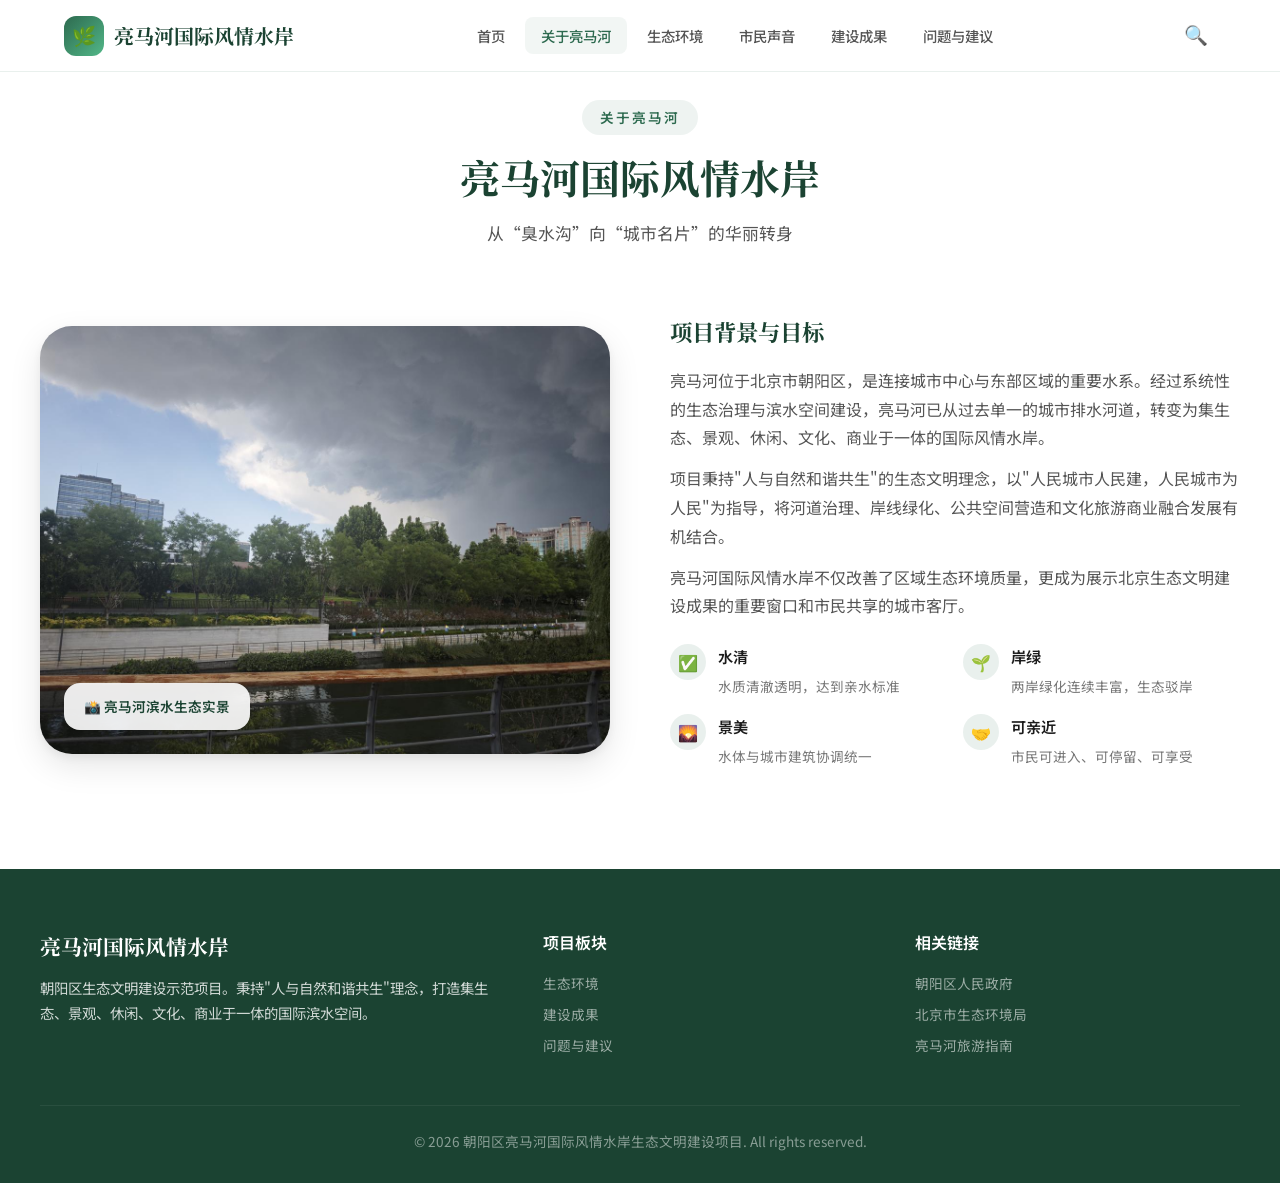
==== 4组/website/about.html @ bfa049be "Add new pages for ecology, interviews, and issues sections in the website" ====
<!DOCTYPE html>
<html lang="zh-CN">
<head>
  <meta charset="UTF-8">
  <meta name="viewport" content="width=device-width, initial-scale=1.0">
  <meta name="description" content="亮马河国际风情水岸项目背景、建设目标与生态文明理念介绍">
  <title>关于亮马河 - 朝阳区亮马河国际风情水岸</title>
  <link rel="preconnect" href="https://fonts.googleapis.com">
  <link rel="preconnect" href="https://fonts.gstatic.com" crossorigin>
  <link href="https://fonts.googleapis.com/css2?family=Noto+Sans+SC:wght@400;500;600;700&family=Noto+Serif+SC:wght@400;600;700&display=swap" rel="stylesheet">
  <link rel="stylesheet" href="css/style.css">
</head>
<body data-page="about">

<!-- ===== NAVIGATION ===== -->
<nav class="navbar" id="navbar">
  <div class="navbar-inner">
    <a href="index.html" class="nav-logo">
      <span class="logo-icon">&#x1f33f;</span>
      <span>亮马河国际风情水岸</span>
    </a>
    <ul class="nav-links" id="navLinks">
      <li><a href="index.html" data-nav="home">首页</a></li>
      <li><a href="about.html" data-nav="about">关于亮马河</a></li>
      <li><a href="ecology.html" data-nav="ecology">生态环境</a></li>
      <li><a href="interviews.html" data-nav="interviews">市民声音</a></li>
      <li><a href="achievements.html" data-nav="achievements">建设成果</a></li>
      <li><a href="issues.html" data-nav="issues">问题与建议</a></li>
    </ul>
    <div style="display:flex;align-items:center;gap:8px;">
      <button class="search-btn" id="searchBtn" aria-label="搜索">&#x1f50d;</button>
      <button class="nav-toggle" id="navToggle" aria-label="菜单">
        <span></span><span></span><span></span>
      </button>
    </div>
  </div>
</nav>

<!-- ===== SEARCH MODAL ===== -->
<div class="search-modal" id="searchModal">
  <div class="search-modal-content">
    <input type="text" id="searchInput" placeholder="搜索网站内容...">
    <div class="search-results" id="searchResults"></div>
  </div>
</div>

<!-- ===== ABOUT SECTION ===== -->
<section class="section about-section" id="about">
  <div class="section-inner">
    <div class="section-header">
      <span class="section-label">关于亮马河</span>
      <h2 class="section-title">亮马河国际风情水岸</h2>
      <p class="section-subtitle">从“臭水沟”向“城市名片”的华丽转身</p>
    </div>
    <div class="about-grid">
      <div class="about-image-wrapper">
        <img src="images/scenery/IMG_20260604_154757.jpg" alt="亮马河滨水生态景观" loading="lazy" width="600" height="450">
        <div class="about-image-badge">&#x1f4f8; 亮马河滨水生态实景</div>
      </div>
      <div class="about-text">
        <h3>项目背景与目标</h3>
        <p>亮马河位于北京市朝阳区，是连接城市中心与东部区域的重要水系。经过系统性的生态治理与滨水空间建设，亮马河已从过去单一的城市排水河道，转变为集生态、景观、休闲、文化、商业于一体的国际风情水岸。</p>
        <p>项目秉持"人与自然和谐共生"的生态文明理念，以"人民城市人民建，人民城市为人民"为指导，将河道治理、岸线绿化、公共空间营造和文化旅游商业融合发展有机结合。</p>
        <p>亮马河国际风情水岸不仅改善了区域生态环境质量，更成为展示北京生态文明建设成果的重要窗口和市民共享的城市客厅。</p>
        <div class="about-features">
          <div class="about-feature">
            <div class="feat-icon">&#x2705;</div>
            <div class="feat-text">
              <h4>水清</h4>
              <p>水质清澈透明，达到亲水标准</p>
            </div>
          </div>
          <div class="about-feature">
            <div class="feat-icon">&#x1f331;</div>
            <div class="feat-text">
              <h4>岸绿</h4>
              <p>两岸绿化连续丰富，生态驳岸</p>
            </div>
          </div>
          <div class="about-feature">
            <div class="feat-icon">&#x1f304;</div>
            <div class="feat-text">
              <h4>景美</h4>
              <p>水体与城市建筑协调统一</p>
            </div>
          </div>
          <div class="about-feature">
            <div class="feat-icon">&#x1f91d;</div>
            <div class="feat-text">
              <h4>可亲近</h4>
              <p>市民可进入、可停留、可享受</p>
            </div>
          </div>
        </div>
      </div>
    </div>
  </div>
</section>

<!-- ===== FOOTER ===== -->
<footer class="footer">
  <div class="footer-inner">
    <div class="footer-brand">
      <h3>亮马河国际风情水岸</h3>
      <p>朝阳区生态文明建设示范项目。秉持"人与自然和谐共生"理念，打造集生态、景观、休闲、文化、商业于一体的国际滨水空间。</p>
    </div>
    <div class="footer-col">
      <h4>项目板块</h4>
      <a href="ecology.html">生态环境</a>
      <a href="achievements.html">建设成果</a>
      <a href="issues.html">问题与建议</a>
    </div>
    <div class="footer-col">
      <h4>相关链接</h4>
      <a href="http://www.bjchy.gov.cn/" target="_blank" rel="noopener">朝阳区人民政府</a>
      <a href="https://sthjj.beijing.gov.cn/" target="_blank" rel="noopener">北京市生态环境局</a>
      <a href="https://s.visitbeijing.com.cn/attraction/120992" target="_blank" rel="noopener">亮马河旅游指南</a>
    </div>
  </div>
  <div class="footer-bottom">
    <p>&copy; 2026 朝阳区亮马河国际风情水岸生态文明建设项目. All rights reserved.</p>
  </div>
</footer>

<!-- ===== BACK TO TOP ===== -->
<button class="back-to-top" id="backToTop" aria-label="返回顶部">&#x2191;</button>

<!-- ===== LIGHTBOX ===== -->
<div class="lightbox" id="lightbox">
  <button class="lightbox-close" id="lightboxClose">&times;</button>
  <button class="lightbox-nav prev" id="lightboxPrev">&#x276E;</button>
  <button class="lightbox-nav next" id="lightboxNext">&#x276F;</button>
  <img src="" alt="" id="lightboxImg">
  <div class="lightbox-caption" id="lightboxCaption"></div>
</div>

<div class="compare-lightbox" id="compareLightbox">
  <button class="lightbox-close" id="compareLightboxClose">&times;</button>
  <div class="compare-lightbox-shell">
    <div class="compare-lightbox-header">
      <div>
        <div class="compare-lightbox-title">治理前后原图对比</div>
      </div>
    </div>
    <div class="compare-lightbox-track">
      <figure class="compare-panel">
        <figcaption>
          <span class="compare-panel-label before" id="compareBeforeLabel">治理前</span>
          <span id="compareBeforeCaption"></span>
        </figcaption>
        <img src="" alt="" id="compareBeforeImg">
      </figure>
      <div class="compare-lightbox-divider" aria-hidden="true">&#10230;</div>
      <figure class="compare-panel">
        <figcaption>
          <span class="compare-panel-label after" id="compareAfterLabel">治理后</span>
          <span id="compareAfterCaption"></span>
        </figcaption>
        <img src="" alt="" id="compareAfterImg">
      </figure>
    </div>
  </div>
</div>

<script src="js/main.js"></script>
</body>
</html>
---- 4组/website/css/style.css ----
/* ===== CSS Variables - Nature Biophilic Theme ===== */
:root {
  --color-primary: #2D6A4F;
  --color-primary-dark: #1B4332;
  --color-primary-light: #40916C;
  --color-secondary: #52B788;
  --color-accent: #95D5B2;
  --color-water: #1D3557;
  --color-water-light: #457B9D;
  --color-sky: #A8DADC;
  --color-sand: #F1FAEE;
  --color-surface: #FFFFFF;
  --color-bg: #F8FAF5;
  --color-text: #1B1B1B;
  --color-text-secondary: #555555;
  --color-text-light: #777777;
  --color-border: #E0E8E4;
  --color-gold: #D4A843;
  --color-gold-light: #F0D78C;
  
  --font-heading: 'Noto Serif SC', 'STSong', 'SimSun', 'Songti SC', serif;
  --font-body: 'Noto Sans SC', 'PingFang SC', 'Microsoft YaHei', 'Helvetica Neue', sans-serif;
  
  --shadow-sm: 0 1px 3px rgba(0,0,0,0.06), 0 1px 2px rgba(0,0,0,0.04);
  --shadow-md: 0 4px 12px rgba(0,0,0,0.08), 0 2px 4px rgba(0,0,0,0.04);
  --shadow-lg: 0 12px 32px rgba(0,0,0,0.1), 0 4px 8px rgba(0,0,0,0.05);
  --shadow-xl: 0 20px 48px rgba(0,0,0,0.12), 0 8px 16px rgba(0,0,0,0.06);
  
  --radius-sm: 8px;
  --radius-md: 16px;
  --radius-lg: 24px;
  --radius-xl: 32px;
  
  --transition-fast: 150ms cubic-bezier(0.4, 0, 0.2, 1);
  --transition-normal: 250ms cubic-bezier(0.4, 0, 0.2, 1);
  --transition-slow: 400ms cubic-bezier(0.4, 0, 0.2, 1);
  
  --max-width: 1200px;
  --navbar-height: 72px;
}

/* ===== Reset & Base ===== */
*, *::before, *::after {
  box-sizing: border-box;
  margin: 0;
  padding: 0;
}

html {
  scroll-behavior: smooth;
  scroll-padding-top: var(--navbar-height);
  font-size: 16px;
  -webkit-text-size-adjust: 100%;
}

body {
  font-family: var(--font-body);
  color: var(--color-text);
  background: var(--color-bg);
  line-height: 1.7;
  overflow-x: hidden;
  -webkit-font-smoothing: antialiased;
  -moz-osx-font-smoothing: grayscale;
}

img {
  max-width: 100%;
  height: auto;
  display: block;
}

a {
  color: inherit;
  text-decoration: none;
}

/* ===== Navbar ===== */
.navbar {
  position: fixed;
  top: 0;
  left: 0;
  right: 0;
  height: var(--navbar-height);
  background: rgba(255, 255, 255, 0.85);
  backdrop-filter: blur(20px) saturate(180%);
  -webkit-backdrop-filter: blur(20px) saturate(180%);
  border-bottom: 1px solid rgba(45, 106, 79, 0.1);
  z-index: 1000;
  transition: all var(--transition-normal);
}

.navbar.scrolled {
  box-shadow: var(--shadow-md);
  background: rgba(255, 255, 255, 0.95);
}

.navbar-inner {
  max-width: var(--max-width);
  margin: 0 auto;
  padding: 0 24px;
  height: 100%;
  display: flex;
  align-items: center;
  justify-content: space-between;
}

.nav-logo {
  display: flex;
  align-items: center;
  gap: 10px;
  font-family: var(--font-heading);
  font-size: 1.25rem;
  font-weight: 700;
  color: var(--color-primary-dark);
}

.nav-logo .logo-icon {
  width: 40px;
  height: 40px;
  background: linear-gradient(135deg, var(--color-primary), var(--color-secondary));
  border-radius: 12px;
  display: flex;
  align-items: center;
  justify-content: center;
  color: white;
  font-size: 1.2rem;
}

.nav-links {
  display: flex;
  align-items: center;
  gap: 4px;
  list-style: none;
}

.nav-links a {
  padding: 8px 16px;
  border-radius: var(--radius-sm);
  font-size: 0.9rem;
  font-weight: 500;
  color: var(--color-text-secondary);
  transition: all var(--transition-fast);
  white-space: nowrap;
}

.nav-links a:hover,
.nav-links a.active {
  color: var(--color-primary);
  background: rgba(45, 106, 79, 0.06);
}

.nav-toggle {
  display: none;
  flex-direction: column;
  gap: 5px;
  background: none;
  border: none;
  cursor: pointer;
  padding: 4px;
  z-index: 10;
}

.nav-toggle span {
  display: block;
  width: 24px;
  height: 2px;
  background: var(--color-text);
  border-radius: 2px;
  transition: all var(--transition-fast);
}

.nav-toggle.active span:nth-child(1) {
  transform: rotate(45deg) translate(5px, 5px);
}
.nav-toggle.active span:nth-child(2) {
  opacity: 0;
}
.nav-toggle.active span:nth-child(3) {
  transform: rotate(-45deg) translate(5px, -5px);
}

.search-btn {
  background: none;
  border: none;
  cursor: pointer;
  padding: 8px;
  color: var(--color-text-secondary);
  font-size: 1.2rem;
  border-radius: 50%;
  transition: all var(--transition-fast);
}

.search-btn:hover {
  color: var(--color-primary);
  background: rgba(45, 106, 79, 0.06);
}

/* Search Modal */
.search-modal {
  position: fixed;
  inset: 0;
  background: rgba(0,0,0,0.5);
  backdrop-filter: blur(4px);
  z-index: 2000;
  display: flex;
  align-items: flex-start;
  justify-content: center;
  padding-top: 120px;
  opacity: 0;
  pointer-events: none;
  transition: opacity var(--transition-normal);
}

.search-modal.active {
  opacity: 1;
  pointer-events: all;
}

.search-modal-content {
  background: white;
  border-radius: var(--radius-lg);
  width: 90%;
  max-width: 600px;
  padding: 24px;
  box-shadow: var(--shadow-xl);
}

.search-modal input {
  width: 100%;
  padding: 14px 20px;
  border: 2px solid var(--color-border);
  border-radius: var(--radius-md);
  font-size: 1rem;
  font-family: var(--font-body);
  outline: none;
  transition: border-color var(--transition-fast);
}

.search-modal input:focus {
  border-color: var(--color-primary);
}

.search-results {
  margin-top: 16px;
  max-height: 400px;
  overflow-y: auto;
}

.search-result-item {
  display: block;
  padding: 12px 16px;
  border-radius: var(--radius-sm);
  transition: background var(--transition-fast);
  cursor: pointer;
  border-bottom: 1px solid var(--color-border);
}

.search-result-item:hover {
  background: rgba(45, 106, 79, 0.05);
}

.search-result-item h4 {
  color: var(--color-primary);
  margin-bottom: 4px;
}

.search-result-item p {
  font-size: 0.85rem;
  color: var(--color-text-secondary);
}

/* ===== Hero Section ===== */
.hero {
  position: relative;
  min-height: 100vh;
  display: flex;
  align-items: center;
  justify-content: center;
  overflow: hidden;
  background: linear-gradient(170deg, #1B4332 0%, #2D6A4F 30%, #40916C 60%, #52B788 100%);
}

.hero::before {
  content: '';
  position: absolute;
  inset: 0;
  background: url("data:image/svg+xml,%3Csvg width='60' height='60' viewBox='0 0 60 60' xmlns='http://www.w3.org/2000/svg'%3E%3Cg fill='none' fill-rule='evenodd'%3E%3Cg fill='%23ffffff' fill-opacity='0.03'%3E%3Cpath d='M36 34v-4h-2v4h-4v2h4v4h2v-4h4v-2h-4zm0-30V0h-2v4h-4v2h4v4h2V6h4V4h-4zM6 34v-4H4v4H0v2h4v4h2v-4h4v-2H6zM6 4V0H4v4H0v2h4v4h2V6h4V4H6z'/%3E%3C/g%3E%3C/g%3E%3C/svg%3E");
  opacity: 0.5;
}

.hero-bg-shapes {
  position: absolute;
  inset: 0;
  overflow: hidden;
}

.hero-bg-shapes .shape {
  position: absolute;
  border-radius: 50%;
  filter: blur(80px);
  opacity: 0.15;
}

.hero-bg-shapes .shape-1 {
  width: 500px; height: 500px;
  background: #95D5B2;
  top: -150px; right: -100px;
  animation: float 20s ease-in-out infinite;
}

.hero-bg-shapes .shape-2 {
  width: 400px; height: 400px;
  background: #A8DADC;
  bottom: -100px; left: -100px;
  animation: float 25s ease-in-out infinite reverse;
}

.hero-bg-shapes .shape-3 {
  width: 300px; height: 300px;
  background: #F0D78C;
  top: 40%; right: 20%;
  animation: float 18s ease-in-out infinite 5s;
}

@keyframes float {
  0%, 100% { transform: translate(0, 0) scale(1); }
  33% { transform: translate(30px, -30px) scale(1.05); }
  66% { transform: translate(-20px, 20px) scale(0.95); }
}

.hero-slider {
  position: relative;
  width: 100%;
  max-width: var(--max-width);
  z-index: 2;
  padding: 0 24px;
  display: grid;
  grid-template-columns: 1fr 1fr;
  gap: 60px;
  align-items: center;
}

.hero-text {
  color: white;
}

.hero-badge {
  display: inline-block;
  padding: 6px 18px;
  background: rgba(255,255,255,0.15);
  backdrop-filter: blur(10px);
  border-radius: 50px;
  font-size: 0.85rem;
  font-weight: 500;
  margin-bottom: 24px;
  letter-spacing: 2px;
  text-transform: uppercase;
}

.hero-title {
  font-family: var(--font-heading);
  font-size: clamp(2.2rem, 4.5vw, 3.5rem);
  font-weight: 700;
  line-height: 1.2;
  margin-bottom: 20px;
  letter-spacing: -0.02em;
}

.hero-title .highlight {
  background: linear-gradient(135deg, #F0D78C, #D4A843);
  -webkit-background-clip: text;
  -webkit-text-fill-color: transparent;
  background-clip: text;
}

.hero-desc {
  font-size: 1.1rem;
  line-height: 1.8;
  opacity: 0.9;
  margin-bottom: 32px;
  max-width: 480px;
}

.hero-btns {
  display: flex;
  gap: 16px;
  flex-wrap: wrap;
}

.btn {
  display: inline-flex;
  align-items: center;
  gap: 8px;
  padding: 14px 28px;
  border-radius: 50px;
  font-weight: 600;
  font-size: 0.95rem;
  font-family: var(--font-body);
  cursor: pointer;
  border: none;
  transition: all var(--transition-normal);
  white-space: nowrap;
}

.btn-primary {
  background: white;
  color: var(--color-primary-dark);
  box-shadow: var(--shadow-md);
}

.btn-primary:hover {
  transform: translateY(-2px);
  box-shadow: var(--shadow-lg);
}

.btn-outline {
  background: transparent;
  color: white;
  border: 2px solid rgba(255,255,255,0.4);
}

.btn-outline:hover {
  background: rgba(255,255,255,0.1);
  border-color: white;
}

.hero-visual {
  position: relative;
}

.hero-carousel {
  position: relative;
  border-radius: var(--radius-xl);
  overflow: hidden;
  box-shadow: var(--shadow-xl);
  aspect-ratio: 4/3;
}

.hero-carousel .slide {
  position: absolute;
  inset: 0;
  opacity: 0;
  transition: opacity 0.8s ease;
}

.hero-carousel .slide.active {
  opacity: 1;
}

.hero-carousel .slide img {
  width: 100%;
  height: 100%;
  object-fit: cover;
}

.carousel-dots {
  display: flex;
  gap: 8px;
  justify-content: center;
  margin-top: 20px;
}

.carousel-dots button {
  width: 10px;
  height: 10px;
  border-radius: 50%;
  border: none;
  background: rgba(255,255,255,0.3);
  cursor: pointer;
  transition: all var(--transition-normal);
  padding: 0;
}

.carousel-dots button.active {
  background: white;
  width: 28px;
  border-radius: 5px;
}

.hero-scroll-indicator {
  position: absolute;
  bottom: 40px;
  left: 50%;
  transform: translateX(-50%);
  z-index: 2;
  display: flex;
  flex-direction: column;
  align-items: center;
  gap: 8px;
  color: rgba(255,255,255,0.6);
  font-size: 0.8rem;
  animation: bounce 2s ease-in-out infinite;
}

@keyframes bounce {
  0%, 100% { transform: translateX(-50%) translateY(0); }
  50% { transform: translateX(-50%) translateY(10px); }
}

.hero-scroll-indicator .arrow {
  width: 24px;
  height: 24px;
  border-right: 2px solid rgba(255,255,255,0.6);
  border-bottom: 2px solid rgba(255,255,255,0.6);
  transform: rotate(45deg);
}

/* ===== Section Common ===== */
.section {
  padding: 100px 24px;
}

.section-inner {
  max-width: var(--max-width);
  margin: 0 auto;
}

.section-header {
  text-align: center;
  margin-bottom: 64px;
}

.section-label {
  display: inline-block;
  padding: 6px 18px;
  background: rgba(45, 106, 79, 0.08);
  color: var(--color-primary);
  border-radius: 50px;
  font-size: 0.85rem;
  font-weight: 600;
  letter-spacing: 2px;
  text-transform: uppercase;
  margin-bottom: 16px;
}

.section-title {
  font-family: var(--font-heading);
  font-size: clamp(1.8rem, 3.5vw, 2.5rem);
  font-weight: 700;
  color: var(--color-primary-dark);
  margin-bottom: 16px;
  line-height: 1.3;
}

.section-subtitle {
  font-size: 1.05rem;
  color: var(--color-text-secondary);
  max-width: 600px;
  margin: 0 auto;
  line-height: 1.7;
}

/* ===== Stats Bar ===== */
.stats-bar {
  background: white;
  padding: 40px 24px;
  box-shadow: var(--shadow-sm);
}

.stats-grid {
  max-width: var(--max-width);
  margin: 0 auto;
  display: grid;
  grid-template-columns: repeat(4, 1fr);
  gap: 32px;
  text-align: center;
}

.stat-item .stat-number {
  font-family: var(--font-heading);
  font-size: 2.5rem;
  font-weight: 700;
  color: var(--color-primary);
  line-height: 1;
}

.stat-item .stat-label {
  font-size: 0.9rem;
  color: var(--color-text-secondary);
  margin-top: 8px;
}

/* ===== Overview Cards ===== */
.overview-grid {
  display: grid;
  grid-template-columns: repeat(2, minmax(0, 1fr));
  gap: 24px;
}

.overview-card {
  background: white;
  border-radius: var(--radius-lg);
  padding: 36px 28px;
  box-shadow: var(--shadow-sm);
  transition: all var(--transition-normal);
  border: 1px solid var(--color-border);
  cursor: pointer;
  position: relative;
  overflow: hidden;
}

.overview-card::before {
  content: '';
  position: absolute;
  top: 0;
  left: 0;
  right: 0;
  height: 4px;
  background: linear-gradient(90deg, var(--color-primary), var(--color-secondary));
  transform: scaleX(0);
  transition: transform var(--transition-normal);
}

.overview-card:hover {
  transform: translateY(-4px);
  box-shadow: var(--shadow-lg);
}

.overview-card:hover::before {
  transform: scaleX(1);
}

.overview-card .card-icon {
  width: 56px;
  height: 56px;
  border-radius: var(--radius-md);
  background: linear-gradient(135deg, var(--color-primary-light), var(--color-secondary));
  display: flex;
  align-items: center;
  justify-content: center;
  font-size: 1.5rem;
  color: white;
  margin-bottom: 20px;
}

.overview-card h3 {
  font-family: var(--font-heading);
  font-size: 1.2rem;
  font-weight: 700;
  margin-bottom: 10px;
  color: var(--color-primary-dark);
}

.overview-card p {
  font-size: 0.9rem;
  color: var(--color-text-secondary);
  line-height: 1.7;
}

/* ===== About Section ===== */
.about-section {
  background: white;
}

.about-grid {
  display: grid;
  grid-template-columns: 1fr 1fr;
  gap: 60px;
  align-items: center;
}

.about-image-wrapper {
  position: relative;
  border-radius: var(--radius-xl);
  overflow: hidden;
  box-shadow: var(--shadow-lg);
}

.about-image-wrapper img {
  width: 100%;
  height: 100%;
  object-fit: cover;
  aspect-ratio: 4/3;
}

.about-image-badge {
  position: absolute;
  bottom: 24px;
  left: 24px;
  background: rgba(255,255,255,0.9);
  backdrop-filter: blur(10px);
  padding: 12px 20px;
  border-radius: var(--radius-md);
  font-size: 0.85rem;
  font-weight: 600;
  color: var(--color-primary-dark);
  box-shadow: var(--shadow-md);
}

.about-text h3 {
  font-family: var(--font-heading);
  font-size: 1.4rem;
  font-weight: 700;
  color: var(--color-primary-dark);
  margin-bottom: 16px;
}

.about-text p {
  color: var(--color-text-secondary);
  line-height: 1.8;
  margin-bottom: 12px;
}

.about-features {
  display: grid;
  grid-template-columns: 1fr 1fr;
  gap: 16px;
  margin-top: 24px;
}

.about-feature {
  display: flex;
  align-items: flex-start;
  gap: 12px;
}

.about-feature .feat-icon {
  width: 36px;
  height: 36px;
  min-width: 36px;
  border-radius: 50%;
  background: rgba(45, 106, 79, 0.1);
  display: flex;
  align-items: center;
  justify-content: center;
  color: var(--color-primary);
  font-size: 1rem;
}

.about-feature .feat-text h4 {
  font-size: 0.95rem;
  font-weight: 600;
  margin-bottom: 4px;
}

.about-feature .feat-text p {
  font-size: 0.85rem;
  margin-bottom: 0;
  color: var(--color-text-light);
}

/* ===== Ecology Section ===== */
.ecology-tabs {
  display: flex;
  justify-content: center;
  gap: 8px;
  margin-bottom: 48px;
  flex-wrap: wrap;
}

.ecology-tab {
  padding: 10px 24px;
  border-radius: 50px;
  border: 2px solid var(--color-border);
  background: white;
  font-size: 0.9rem;
  font-weight: 500;
  color: var(--color-text-secondary);
  cursor: pointer;
  transition: all var(--transition-fast);
  font-family: var(--font-body);
}

.ecology-tab:hover {
  border-color: var(--color-secondary);
  color: var(--color-primary);
}

.ecology-tab.active {
  background: var(--color-primary);
  color: white;
  border-color: var(--color-primary);
}

.ecology-content {
  display: none;
}

.ecology-content.active {
  display: block;
  animation: fadeInUp 0.4s ease;
}

@keyframes fadeInUp {
  from { opacity: 0; transform: translateY(20px); }
  to { opacity: 1; transform: translateY(0); }
}

.ecology-grid {
  display: grid;
  grid-template-columns: 1fr 1fr;
  gap: 40px;
  align-items: start;
}

.ecology-image {
  border-radius: var(--radius-lg);
  overflow: hidden;
  box-shadow: var(--shadow-md);
}

.ecology-image img {
  width: 100%;
  height: 100%;
  object-fit: cover;
  aspect-ratio: 4/3;
  cursor: pointer;
  transition: all var(--transition-normal);
}

.ecology-image img:hover {
  transform: scale(1.02);
  box-shadow: var(--shadow-lg);
}

.ecology-info h3 {
  font-family: var(--font-heading);
  font-size: 1.4rem;
  font-weight: 700;
  color: var(--color-primary-dark);
  margin-bottom: 16px;
}

.ecology-info p {
  color: var(--color-text-secondary);
  line-height: 1.8;
  margin-bottom: 12px;
}

.ecology-metrics {
  display: grid;
  grid-template-columns: 1fr 1fr;
  gap: 16px;
  margin-top: 24px;
}

.ecology-metric {
  background: var(--color-sand);
  padding: 20px;
  border-radius: var(--radius-md);
  text-align: center;
}

.ecology-metric .metric-value {
  font-family: var(--font-heading);
  font-size: 1.5rem;
  font-weight: 700;
  color: var(--color-primary);
}

.ecology-metric .metric-label {
  font-size: 0.85rem;
  color: var(--color-text-secondary);
  margin-top: 4px;
}

/* ===== Achievements Section ===== */
.achievements-section {
  background: linear-gradient(180deg, var(--color-sand) 0%, white 100%);
}

/* Before/After Slider */
.before-after-container {
  display: grid;
  grid-template-columns: 1fr;
  gap: 24px;
  margin-bottom: 60px;
}

.ba-pair {
  display: grid;
  grid-template-columns: minmax(0, 1fr) auto minmax(0, 1fr);
  gap: 20px;
  align-items: center;
}

.ba-transition {
  width: 52px;
  height: 52px;
  border-radius: 50%;
  display: flex;
  align-items: center;
  justify-content: center;
  background: linear-gradient(135deg, var(--color-primary), var(--color-primary-dark));
  color: white;
  box-shadow: var(--shadow-md);
  flex-shrink: 0;
  border: none;
  cursor: pointer;
  padding: 0;
  appearance: none;
  transition: transform var(--transition-fast), box-shadow var(--transition-fast);
}

.ba-transition:hover {
  transform: scale(1.06);
  box-shadow: var(--shadow-xl);
}

.ba-transition:focus-visible {
  outline: 2px solid white;
  outline-offset: 3px;
}

.ba-transition span {
  font-size: 1.5rem;
  font-weight: 700;
  line-height: 1;
}

.ba-card {
  position: relative;
  border-radius: var(--radius-lg);
  overflow: hidden;
  box-shadow: var(--shadow-md);
  cursor: pointer;
  transition: all var(--transition-normal);
}

.ba-card:hover {
  transform: translateY(-4px);
  box-shadow: var(--shadow-xl);
}

.ba-card img {
  width: 100%;
  height: 280px;
  object-fit: cover;
}

.ba-card .ba-overlay {
  position: absolute;
  bottom: 0;
  left: 0;
  right: 0;
  padding: 16px 20px;
  background: linear-gradient(transparent, rgba(0,0,0,0.7));
  color: white;
}

.ba-card .ba-label {
  display: inline-block;
  padding: 4px 12px;
  border-radius: 4px;
  font-size: 0.75rem;
  font-weight: 700;
  text-transform: uppercase;
  letter-spacing: 1px;
  margin-bottom: 6px;
}

.ba-card .ba-label.before {
  background: rgba(255,255,255,0.2);
}

.ba-card .ba-label.after {
  background: var(--color-secondary);
}

.ba-card .ba-title {
  font-size: 0.95rem;
  font-weight: 600;
}

/* Gallery Grid */
.gallery-filter {
  display: flex;
  justify-content: center;
  gap: 8px;
  margin-bottom: 32px;
  flex-wrap: wrap;
}

.gallery-filter-btn {
  padding: 8px 20px;
  border-radius: 50px;
  border: 2px solid var(--color-border);
  background: white;
  font-size: 0.85rem;
  font-weight: 500;
  color: var(--color-text-secondary);
  cursor: pointer;
  transition: all var(--transition-fast);
  font-family: var(--font-body);
}

.gallery-filter-btn:hover,
.gallery-filter-btn.active {
  border-color: var(--color-primary);
  background: var(--color-primary);
  color: white;
}

.gallery-grid {
  display: grid;
  grid-template-columns: repeat(3, 1fr);
  gap: 16px;
}

.gallery-item {
  position: relative;
  border-radius: var(--radius-md);
  overflow: hidden;
  aspect-ratio: 4/3;
  cursor: pointer;
  transition: all var(--transition-normal);
}

.gallery-item:hover {
  transform: scale(1.02);
  box-shadow: var(--shadow-lg);
}

.gallery-item img {
  width: 100%;
  height: 100%;
  object-fit: cover;
}

.gallery-item .gallery-caption {
  position: absolute;
  bottom: 0;
  left: 0;
  right: 0;
  padding: 12px 16px;
  background: linear-gradient(transparent, rgba(0,0,0,0.75));
  color: white;
  font-size: 0.85rem;
  font-weight: 500;
  transform: translateY(100%);
  transition: transform var(--transition-normal);
}

.gallery-item:hover .gallery-caption {
  transform: translateY(0);
}

/* ===== Interviews Section ===== */
.interviews-section {
  background: linear-gradient(180deg, var(--color-sand) 0%, white 100%);
}

.interview-card {
  display: grid;
  grid-template-columns: 1fr 1fr;
  gap: 32px;
  margin-bottom: 40px;
  background: white;
  border-radius: var(--radius-xl);
  overflow: hidden;
  box-shadow: var(--shadow-sm);
  border: 1px solid var(--color-border);
  transition: all var(--transition-normal);
}

.interview-card:hover {
  box-shadow: var(--shadow-lg);
  transform: translateY(-2px);
}

.interview-card.reverse {
  grid-template-columns: 1fr 1fr;
}

.interview-card.reverse .interview-image {
  order: 2;
}

.interview-card.reverse .interview-body {
  order: 1;
}

.interview-image {
  position: relative;
  min-height: 320px;
}

.interview-image img {
  width: 100%;
  height: 100%;
  object-fit: cover;
  position: absolute;
  inset: 0;
}

.interview-label {
  position: absolute;
  top: 16px;
  left: 16px;
  background: var(--color-primary);
  color: white;
  padding: 6px 16px;
  border-radius: 50px;
  font-size: 0.8rem;
  font-weight: 600;
  letter-spacing: 1px;
}

.interview-body {
  padding: 32px;
  display: flex;
  flex-direction: column;
  gap: 16px;
}

.interview-header h3 {
  font-family: var(--font-heading);
  font-size: 1.25rem;
  font-weight: 700;
  color: var(--color-primary-dark);
  margin-bottom: 4px;
}

.interview-role {
  font-size: 0.85rem;
  color: var(--color-primary);
  font-weight: 500;
}

.interview-quote {
  position: relative;
  padding: 20px 24px;
  background: var(--color-sand);
  border-radius: var(--radius-md);
  border-left: 4px solid var(--color-secondary);
}

.interview-quote p {
  font-size: 0.95rem;
  color: var(--color-text);
  line-height: 1.8;
  font-style: italic;
}

.interview-highlight {
  padding: 12px 16px;
  background: rgba(212, 168, 67, 0.1);
  border-radius: var(--radius-sm);
  font-size: 0.9rem;
  color: var(--color-text-secondary);
  line-height: 1.6;
  border: 1px solid rgba(212, 168, 67, 0.2);
}

.interview-highlight strong {
  color: #B8860B;
}

.interview-insight {
  padding: 12px 0;
}

.interview-insight h4 {
  font-size: 0.95rem;
  font-weight: 600;
  color: var(--color-primary);
  margin-bottom: 6px;
}

.interview-insight p {
  font-size: 0.9rem;
  color: var(--color-text-secondary);
  line-height: 1.7;
}

.interview-summary {
  max-width: var(--max-width);
  margin: 48px auto 0;
  padding: 36px;
  background: white;
  border-radius: var(--radius-lg);
  box-shadow: var(--shadow-md);
  text-align: center;
}

.interview-summary h3 {
  font-family: var(--font-heading);
  color: var(--color-primary-dark);
  margin-bottom: 16px;
  font-size: 1.3rem;
  font-weight: 700;
}

.interview-summary p {
  color: var(--color-text-secondary);
  line-height: 1.8;
  max-width: 700px;
  margin: 0 auto;
  font-size: 0.95rem;
}

/* ===== Issues Section ===== */
.issues-section {
  background: linear-gradient(180deg, var(--color-sand) 0%, white 100%);
}

.issues-grid {
  display: grid;
  grid-template-columns: repeat(3, 1fr);
  gap: 24px;
}

.issue-card {
  background: white;
  border-radius: var(--radius-lg);
  padding: 32px 24px;
  box-shadow: var(--shadow-sm);
  border: 1px solid var(--color-border);
  transition: all var(--transition-normal);
}

.issue-card:hover {
  box-shadow: var(--shadow-md);
  transform: translateY(-2px);
}

.issue-icon {
  font-size: 2rem;
  margin-bottom: 16px;
  display: block;
}

.issue-card h3 {
  font-family: var(--font-heading);
  font-size: 1.05rem;
  font-weight: 700;
  color: var(--color-primary-dark);
  margin-bottom: 10px;
}

.issue-card p {
  font-size: 0.9rem;
  color: var(--color-text-secondary);
  line-height: 1.7;
}

.issues-summary {
  max-width: var(--max-width);
  margin: 48px auto 0;
  padding: 36px;
  background: white;
  border-radius: var(--radius-lg);
  box-shadow: var(--shadow-md);
  text-align: center;
}

.issues-summary h3 {
  font-family: var(--font-heading);
  color: var(--color-primary-dark);
  margin-bottom: 16px;
  font-size: 1.3rem;
  font-weight: 700;
}

.issues-summary p {
  color: var(--color-text-secondary);
  line-height: 1.8;
  max-width: 700px;
  margin: 0 auto;
  font-size: 0.95rem;
}

/* ===== Future Section ===== */

.future-section {
  background: linear-gradient(180deg, white 0%, var(--color-sand) 100%);
}

.future-grid {
  display: grid;
  grid-template-columns: repeat(2, 1fr);
  gap: 32px;
}

.future-card {
  background: white;
  border-radius: var(--radius-lg);
  padding: 32px;
  box-shadow: var(--shadow-sm);
  border: 1px solid var(--color-border);
  transition: all var(--transition-normal);
}

.future-card:hover {
  box-shadow: var(--shadow-md);
  transform: translateY(-2px);
}

.future-card .future-num {
  font-family: var(--font-heading);
  font-size: 2rem;
  font-weight: 700;
  color: var(--color-accent);
  margin-bottom: 8px;
}

.future-card h3 {
  font-family: var(--font-heading);
  font-size: 1.15rem;
  font-weight: 700;
  margin-bottom: 10px;
  color: var(--color-primary-dark);
}

.future-card p {
  font-size: 0.9rem;
  color: var(--color-text-secondary);
  line-height: 1.7;
}

/* ===== Lightbox ===== */
.lightbox {
  position: fixed;
  inset: 0;
  background: rgba(0,0,0,0.9);
  z-index: 3000;
  display: flex;
  align-items: center;
  justify-content: center;
  opacity: 0;
  pointer-events: none;
  transition: opacity var(--transition-normal);
}

.lightbox.active {
  opacity: 1;
  pointer-events: all;
}

.lightbox img {
  max-width: 90vw;
  max-height: 85vh;
  border-radius: var(--radius-md);
  box-shadow: var(--shadow-xl);
}

.lightbox-close {
  position: absolute;
  top: 24px;
  right: 24px;
  width: 48px;
  height: 48px;
  border-radius: 50%;
  background: rgba(255,255,255,0.15);
  border: none;
  color: white;
  font-size: 1.5rem;
  cursor: pointer;
  display: flex;
  align-items: center;
  justify-content: center;
  transition: background var(--transition-fast);
}

.lightbox-close:hover {
  background: rgba(255,255,255,0.25);
}

.lightbox-nav {
  position: absolute;
  top: 50%;
  transform: translateY(-50%);
  width: 48px;
  height: 48px;
  border-radius: 50%;
  background: rgba(255,255,255,0.15);
  border: none;
  color: white;
  font-size: 1.2rem;
  cursor: pointer;
  display: flex;
  align-items: center;
  justify-content: center;
  transition: background var(--transition-fast);
}

.lightbox-nav:hover { background: rgba(255,255,255,0.25); }
.lightbox-nav.prev { left: 24px; }
.lightbox-nav.next { right: 24px; }

.lightbox-caption {
  position: absolute;
  bottom: 32px;
  left: 50%;
  transform: translateX(-50%);
  color: rgba(255,255,255,0.8);
  font-size: 0.9rem;
  text-align: center;
  max-width: 600px;
}

.compare-lightbox {
  position: fixed;
  inset: 0;
  background: rgba(0,0,0,0.92);
  z-index: 3100;
  opacity: 0;
  pointer-events: none;
  transition: opacity var(--transition-normal);
}

.compare-lightbox.active {
  opacity: 1;
  pointer-events: all;
}

.compare-lightbox-shell {
  height: 100%;
  width: 100%;
  max-width: min(1800px, 100%);
  margin: 0 auto;
  padding: 88px 32px 32px;
  display: flex;
  flex-direction: column;
}

.compare-lightbox-header {
  display: flex;
  align-items: flex-start;
  justify-content: space-between;
  gap: 16px;
  margin-bottom: 20px;
  color: white;
}

.compare-lightbox-title {
  font-family: var(--font-heading);
  font-size: 1.4rem;
  font-weight: 700;
}

.compare-lightbox-hint {
  margin-top: 6px;
  color: rgba(255,255,255,0.72);
  font-size: 0.95rem;
}

.compare-lightbox-track {
  flex: 1;
  min-height: 0;
  display: grid;
  grid-template-columns: minmax(0, 1fr) 56px minmax(0, 1fr);
  gap: 24px;
  align-items: center;
  overflow: hidden;
  padding: 8px 4px 12px;
}

.compare-panel {
  margin: 0;
  min-width: 0;
  display: grid;
  grid-template-rows: auto 1fr;
  gap: 14px;
  align-self: stretch;
}

.compare-panel figcaption {
  display: flex;
  align-items: center;
  flex-wrap: wrap;
  gap: 12px;
  color: white;
  font-size: 1rem;
  font-weight: 500;
}

.compare-panel-label {
  display: inline-flex;
  align-items: center;
  justify-content: center;
  min-width: 72px;
  height: 32px;
  padding: 0 14px;
  border-radius: 999px;
  font-size: 0.85rem;
  font-weight: 700;
}

.compare-panel-label.before {
  background: rgba(255,255,255,0.16);
}

.compare-panel-label.after {
  background: var(--color-secondary);
}

.compare-panel img {
  display: block;
  width: 100%;
  height: min(68vh, calc(100vh - 240px));
  max-width: 100%;
  max-height: 100%;
  object-fit: contain;
  object-position: center;
  border-radius: var(--radius-md);
  box-shadow: var(--shadow-xl);
  background: rgba(255,255,255,0.04);
}

.compare-lightbox-divider {
  align-self: center;
  width: 56px;
  height: 56px;
  border-radius: 50%;
  display: flex;
  align-items: center;
  justify-content: center;
  background: rgba(255,255,255,0.14);
  color: white;
  font-size: 1.5rem;
  font-weight: 700;
  flex-shrink: 0;
}

/* ===== Footer ===== */
.footer {
  background: var(--color-primary-dark);
  color: rgba(255,255,255,0.8);
  padding: 60px 24px 30px;
}

.footer-inner {
  max-width: var(--max-width);
  margin: 0 auto;
  display: grid;
  grid-template-columns: 1.4fr 1fr 1fr;
  gap: 48px;
  align-items: start;
}

.footer-brand h3 {
  font-family: var(--font-heading);
  color: white;
  font-size: 1.3rem;
  margin-bottom: 12px;
}

.footer-brand p {
  font-size: 0.9rem;
  line-height: 1.7;
}

.footer-col h4 {
  color: white;
  font-size: 1rem;
  font-weight: 600;
  margin-bottom: 16px;
}

.footer-col a {
  display: block;
  font-size: 0.85rem;
  margin-bottom: 8px;
  opacity: 0.7;
  transition: opacity var(--transition-fast);
}

.footer-col a:hover { opacity: 1; }

.footer-bottom {
  max-width: var(--max-width);
  margin: 40px auto 0;
  padding-top: 24px;
  border-top: 1px solid rgba(255,255,255,0.1);
  text-align: center;
  font-size: 0.85rem;
  opacity: 0.6;
}

/* ===== Back to Top ===== */
.back-to-top {
  position: fixed;
  bottom: 32px;
  right: 32px;
  width: 48px;
  height: 48px;
  border-radius: 50%;
  background: var(--color-primary);
  color: white;
  border: none;
  cursor: pointer;
  font-size: 1.2rem;
  box-shadow: var(--shadow-lg);
  z-index: 100;
  opacity: 0;
  pointer-events: none;
  transition: all var(--transition-normal);
  display: flex;
  align-items: center;
  justify-content: center;
}

.back-to-top.visible {
  opacity: 1;
  pointer-events: all;
}

.back-to-top:hover {
  background: var(--color-primary-dark);
  transform: translateY(-3px);
}

/* ===== Search Highlight ===== */
.search-highlight {
  background: #F0D78C;
  padding: 0 2px;
  border-radius: 2px;
}

/* ===== Responsive Design ===== */
@media (max-width: 1024px) {
  .hero-slider {
    grid-template-columns: 1fr;
    text-align: center;
    gap: 40px;
  }
  
  .hero-desc {
    margin: 0 auto 32px;
  }
  
  .hero-btns {
    justify-content: center;
  }
  
  .hero-carousel {
    max-width: 500px;
    margin: 0 auto;
  }
  
  .about-grid {
    grid-template-columns: 1fr;
    gap: 32px;
  }
  
  .ecology-grid {
    grid-template-columns: 1fr;
  }
  
  .stats-grid {
    grid-template-columns: repeat(2, 1fr);
  }
  
  .overview-grid {
    grid-template-columns: repeat(2, 1fr);
  }
  
  .gallery-grid {
    grid-template-columns: repeat(2, 1fr);
  }
  
  .footer-inner {
    grid-template-columns: 1fr 1fr;
  }
  
  .culture-grid,
  .issues-grid {
    grid-template-columns: 1fr;
  }
  
  .interview-card,
  .interview-card.reverse {
    grid-template-columns: 1fr;
  }
  
  .interview-card.reverse .interview-image {
    order: -1;
  }
  
  .interview-image {
    min-height: 240px;
  }
  
  .interview-body {
    padding: 24px;
  }
  
  .future-grid {
    grid-template-columns: 1fr;
  }
  
  .before-after-container {
    grid-template-columns: 1fr;
  }

  .ba-pair {
    grid-template-columns: 1fr;
  }

  .ba-transition {
    margin: -4px auto;
  }

  .ba-transition span {
    transform: rotate(90deg);
  }

  .compare-lightbox-shell {
    padding: 80px 16px 20px;
  }

  .compare-lightbox-track {
    grid-template-columns: minmax(0, 1fr) 48px minmax(0, 1fr);
    gap: 16px;
  }

  .compare-lightbox-divider {
    width: 48px;
    height: 48px;
  }

  .compare-panel img {
    height: min(60vh, calc(100vh - 250px));
  }
}

@media (max-width: 768px) {
  :root {
    --navbar-height: 64px;
  }
  
  .nav-links {
    position: fixed;
    top: 0;
    right: -100%;
    width: 280px;
    height: 100vh;
    flex-direction: column;
    background: white;
    padding: 100px 24px 24px;
    gap: 4px;
    box-shadow: var(--shadow-xl);
    transition: right var(--transition-normal);
    z-index: 5;
  }
  
  .nav-links.active {
    right: 0;
  }
  
  .nav-links a {
    display: block;
    padding: 12px 16px;
    font-size: 1rem;
  }

  .compare-lightbox-shell {
    padding: 80px 12px 16px;
  }

  .compare-lightbox-track {
    grid-template-columns: 1fr;
    gap: 12px;
    overflow: auto;
  }

  .compare-lightbox-divider {
    justify-self: center;
    width: 44px;
    height: 44px;
    transform: rotate(90deg);
  }

  .compare-panel img {
    height: min(32vh, 300px);
  }
  
  .nav-toggle {
    display: flex;
  }
  
  .overview-grid {
    grid-template-columns: 1fr;
  }
  
  .stats-grid {
    gap: 20px;
  }
  
  .stat-item .stat-number {
    font-size: 1.8rem;
  }
  
  .ecology-image img {
    aspect-ratio: 3/2;
  }
  
  .gallery-grid {
    grid-template-columns: 1fr 1fr;
    gap: 10px;
  }
  
  .about-features {
    grid-template-columns: 1fr;
  }
  
  .ecology-metrics {
    grid-template-columns: 1fr;
  }
  
  .footer-inner {
    grid-template-columns: 1fr;
    gap: 32px;
    text-align: center;
  }
  
  .back-to-top {
    bottom: 20px;
    right: 20px;
    width: 40px;
    height: 40px;
  }
}

@media (max-width: 480px) {
  .hero-title {
    font-size: 1.8rem;
  }
  
  .section {
    padding: 60px 16px;
  }
  
  .hero-btns {
    flex-direction: column;
  }
  
  .gallery-grid {
    grid-template-columns: 1fr;
  }
  
  .stats-grid {
    grid-template-columns: 1fr 1fr;
  }
  
  .ecology-tabs {
    gap: 4px;
  }
  
  .ecology-tab {
    padding: 8px 14px;
    font-size: 0.8rem;
  }
  
  .gallery-filter {
    gap: 4px;
  }
  
  .gallery-filter-btn {
    padding: 6px 14px;
    font-size: 0.8rem;
  }
}

/* ===== Reduced Motion ===== */
@media (prefers-reduced-motion: reduce) {
  *, *::before, *::after {
    animation-duration: 0.01ms !important;
    animation-iteration-count: 1 !important;
    transition-duration: 0.01ms !important;
  }
  
  html {
    scroll-behavior: auto;
  }
}

/* ===== Focus ===== */
:focus-visible {
  outline: 3px solid var(--color-primary);
  outline-offset: 2px;
}

/* ===== Scrollbar ===== */
::-webkit-scrollbar {
  width: 8px;
}

::-webkit-scrollbar-track {
  background: var(--color-sand);
}

::-webkit-scrollbar-thumb {
  background: var(--color-accent);
  border-radius: 4px;
}

::-webkit-scrollbar-thumb:hover {
  background: var(--color-secondary);
}

/* ===== Selection ===== */
::selection {
  background: rgba(45, 106, 79, 0.2);
  color: var(--color-primary-dark);
}
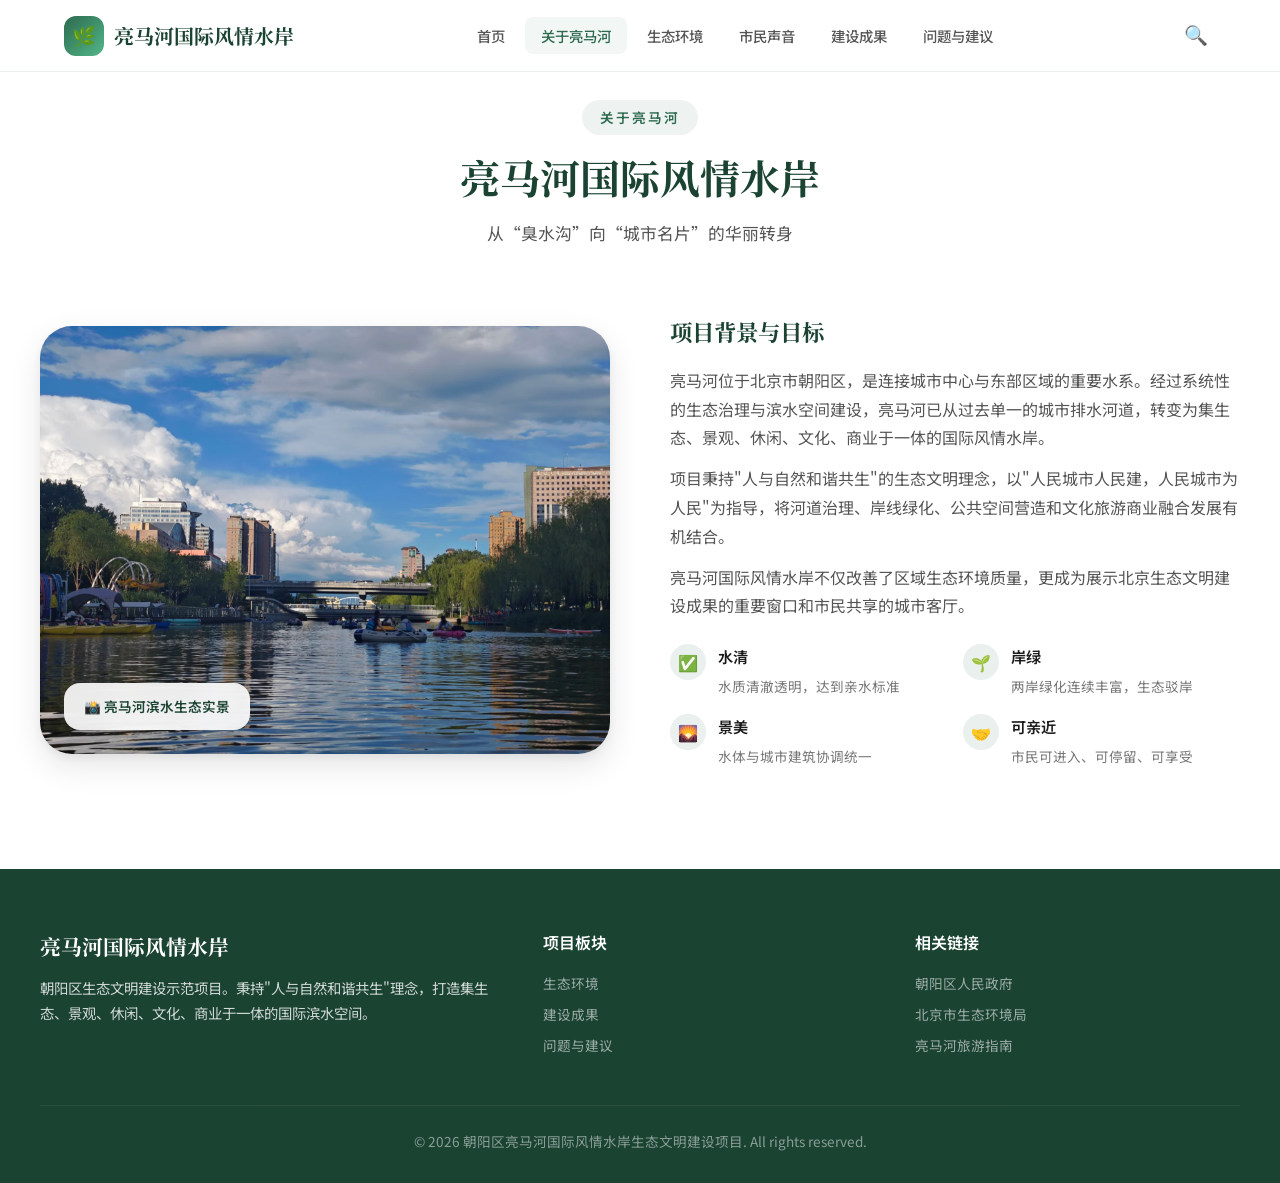
==== commit 1e00f52c: "修改了网站的功能" ====
--- a/4组/website/about.html
+++ b/4组/website/about.html
@@ -54,7 +54,7 @@
     </div>
     <div class="about-grid">
       <div class="about-image-wrapper">
-        <img src="images/scenery/IMG_20260604_154757.jpg" alt="亮马河滨水生态景观" loading="lazy" width="600" height="450">
+        <img src="images\ffa8b3ce-1e08-4794-a8c0-a96c46091a4e.png" alt="亮马河滨水生态景观" loading="lazy" width="600" height="450">
         <div class="about-image-badge">&#x1f4f8; 亮马河滨水生态实景</div>
       </div>
       <div class="about-text">
--- a/4组/website/css/style.css
+++ b/4组/website/css/style.css
@@ -1200,14 +1200,16 @@
   gap: 24px;
 }
 
-.issue-card {
-  background: white;
-  border-radius: var(--radius-lg);
-  padding: 32px 24px;
-  box-shadow: var(--shadow-sm);
-  border: 1px solid var(--color-border);
-  transition: all var(--transition-normal);
-}
+.issue-card {
+  background: white;
+  border-radius: var(--radius-lg);
+  padding: 32px 24px;
+  box-shadow: var(--shadow-sm);
+  border: 1px solid var(--color-border);
+  transition: all var(--transition-normal);
+  display: flex;
+  flex-direction: column;
+}
 
 .issue-card:hover {
   box-shadow: var(--shadow-md);
@@ -1228,11 +1230,39 @@
   margin-bottom: 10px;
 }
 
-.issue-card p {
-  font-size: 0.9rem;
-  color: var(--color-text-secondary);
-  line-height: 1.7;
-}
+.issue-card p {
+  font-size: 0.9rem;
+  color: var(--color-text-secondary);
+  line-height: 1.7;
+}
+
+.issue-card-action {
+  margin-top: auto;
+  padding-top: 18px;
+}
+
+.issue-card-link {
+  display: inline-flex;
+  align-items: center;
+  justify-content: center;
+  min-height: 40px;
+  padding: 0 16px;
+  border-radius: 999px;
+  border: 1px solid rgba(45, 106, 79, 0.18);
+  background: rgba(45, 106, 79, 0.06);
+  color: var(--color-primary-dark);
+  font-size: 0.85rem;
+  font-weight: 600;
+  cursor: pointer;
+  transition: all var(--transition-fast);
+  font-family: var(--font-body);
+}
+
+.issue-card-link:hover {
+  background: var(--color-primary);
+  border-color: var(--color-primary);
+  color: white;
+}
 
 .issues-summary {
   max-width: var(--max-width);
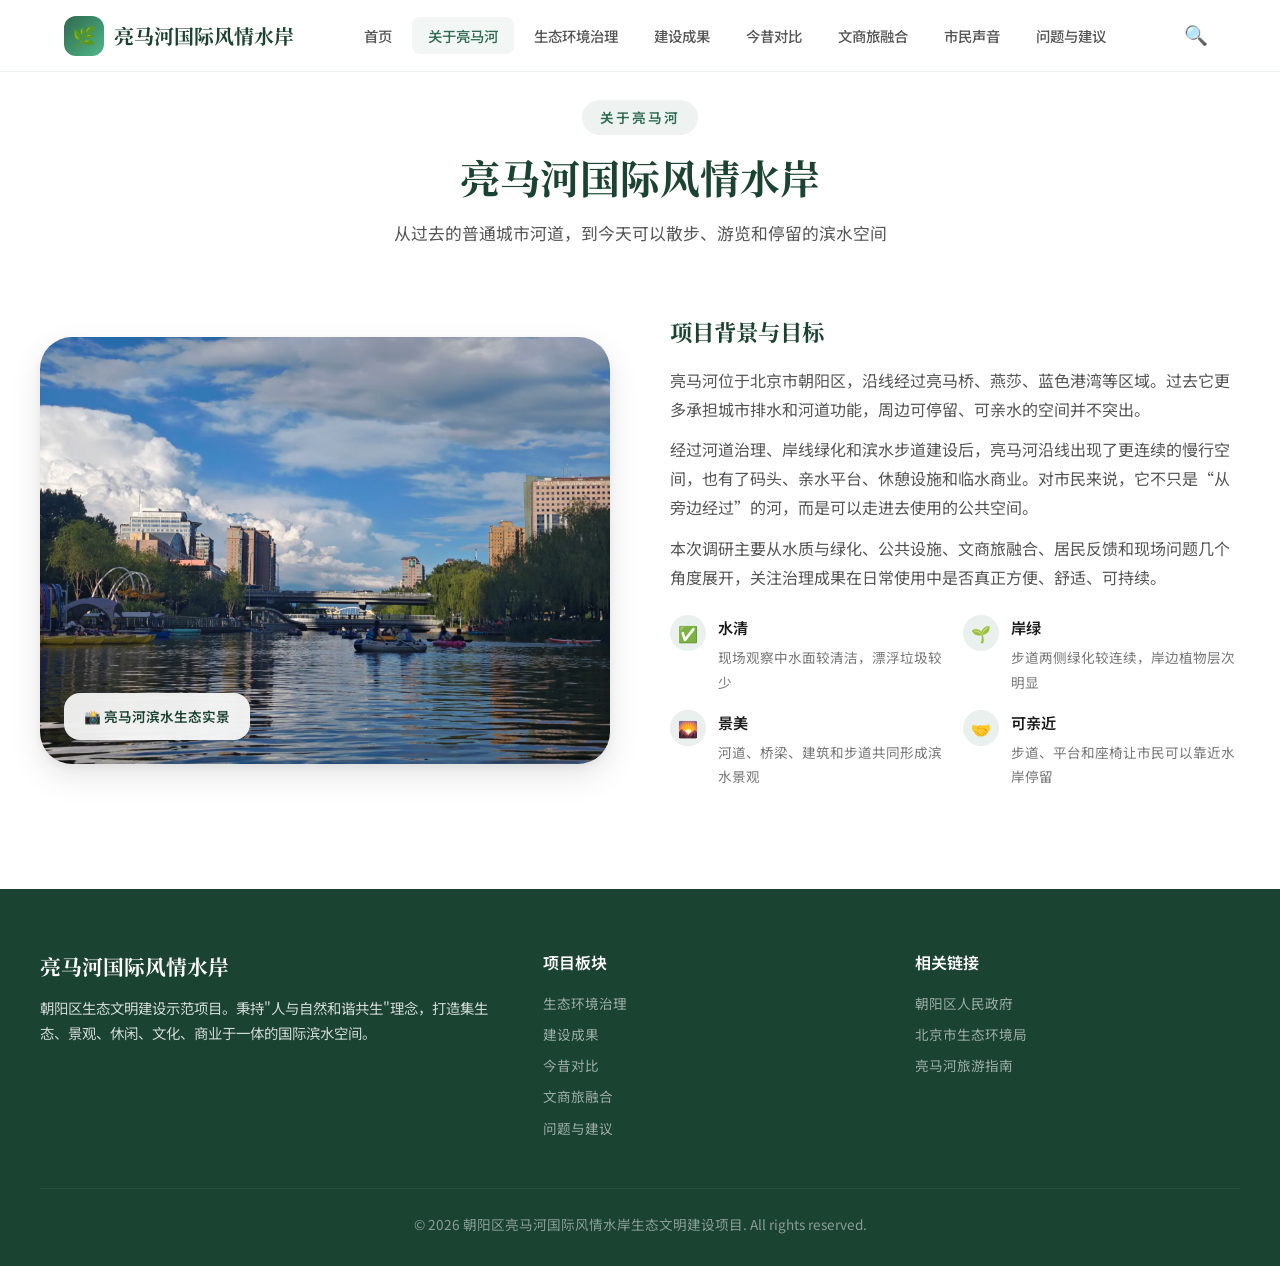
==== commit 448629cf: "完善网站板块内容与导航" ====
--- a/4组/website/about.html
+++ b/4组/website/about.html
@@ -3,7 +3,7 @@
 <head>
   <meta charset="UTF-8">
   <meta name="viewport" content="width=device-width, initial-scale=1.0">
-  <meta name="description" content="亮马河国际风情水岸项目背景、建设目标与生态文明理念介绍">
+  <meta name="description" content="亮马河国际风情水岸项目背景介绍，说明小组调研中关注的河道治理、滨水空间和市民使用情况">
   <title>关于亮马河 - 朝阳区亮马河国际风情水岸</title>
   <link rel="preconnect" href="https://fonts.googleapis.com">
   <link rel="preconnect" href="https://fonts.gstatic.com" crossorigin>
@@ -22,9 +22,11 @@
     <ul class="nav-links" id="navLinks">
       <li><a href="index.html" data-nav="home">首页</a></li>
       <li><a href="about.html" data-nav="about">关于亮马河</a></li>
-      <li><a href="ecology.html" data-nav="ecology">生态环境</a></li>
+      <li><a href="ecology.html" data-nav="ecology">生态环境治理</a></li>
+      <li><a href="achievements.html" data-nav="achievements">建设成果</a></li>
+      <li><a href="comparison.html" data-nav="comparison">今昔对比</a></li>
+      <li><a href="commerce.html" data-nav="commerce">文商旅融合</a></li>
       <li><a href="interviews.html" data-nav="interviews">市民声音</a></li>
-      <li><a href="achievements.html" data-nav="achievements">建设成果</a></li>
       <li><a href="issues.html" data-nav="issues">问题与建议</a></li>
     </ul>
     <div style="display:flex;align-items:center;gap:8px;">
@@ -50,7 +52,7 @@
     <div class="section-header">
       <span class="section-label">关于亮马河</span>
       <h2 class="section-title">亮马河国际风情水岸</h2>
-      <p class="section-subtitle">从“臭水沟”向“城市名片”的华丽转身</p>
+      <p class="section-subtitle">从过去的普通城市河道，到今天可以散步、游览和停留的滨水空间</p>
     </div>
     <div class="about-grid">
       <div class="about-image-wrapper">
@@ -59,36 +61,36 @@
       </div>
       <div class="about-text">
         <h3>项目背景与目标</h3>
-        <p>亮马河位于北京市朝阳区，是连接城市中心与东部区域的重要水系。经过系统性的生态治理与滨水空间建设，亮马河已从过去单一的城市排水河道，转变为集生态、景观、休闲、文化、商业于一体的国际风情水岸。</p>
-        <p>项目秉持"人与自然和谐共生"的生态文明理念，以"人民城市人民建，人民城市为人民"为指导，将河道治理、岸线绿化、公共空间营造和文化旅游商业融合发展有机结合。</p>
-        <p>亮马河国际风情水岸不仅改善了区域生态环境质量，更成为展示北京生态文明建设成果的重要窗口和市民共享的城市客厅。</p>
+        <p>亮马河位于北京市朝阳区，沿线经过亮马桥、燕莎、蓝色港湾等区域。过去它更多承担城市排水和河道功能，周边可停留、可亲水的空间并不突出。</p>
+        <p>经过河道治理、岸线绿化和滨水步道建设后，亮马河沿线出现了更连续的慢行空间，也有了码头、亲水平台、休憩设施和临水商业。对市民来说，它不只是“从旁边经过”的河，而是可以走进去使用的公共空间。</p>
+        <p>本次调研主要从水质与绿化、公共设施、文商旅融合、居民反馈和现场问题几个角度展开，关注治理成果在日常使用中是否真正方便、舒适、可持续。</p>
         <div class="about-features">
           <div class="about-feature">
             <div class="feat-icon">&#x2705;</div>
             <div class="feat-text">
               <h4>水清</h4>
-              <p>水质清澈透明，达到亲水标准</p>
+              <p>现场观察中水面较清洁，漂浮垃圾较少</p>
             </div>
           </div>
           <div class="about-feature">
             <div class="feat-icon">&#x1f331;</div>
             <div class="feat-text">
               <h4>岸绿</h4>
-              <p>两岸绿化连续丰富，生态驳岸</p>
+              <p>步道两侧绿化较连续，岸边植物层次明显</p>
             </div>
           </div>
           <div class="about-feature">
             <div class="feat-icon">&#x1f304;</div>
             <div class="feat-text">
               <h4>景美</h4>
-              <p>水体与城市建筑协调统一</p>
+              <p>河道、桥梁、建筑和步道共同形成滨水景观</p>
             </div>
           </div>
           <div class="about-feature">
             <div class="feat-icon">&#x1f91d;</div>
             <div class="feat-text">
               <h4>可亲近</h4>
-              <p>市民可进入、可停留、可享受</p>
+              <p>步道、平台和座椅让市民可以靠近水岸停留</p>
             </div>
           </div>
         </div>
@@ -106,8 +108,10 @@
     </div>
     <div class="footer-col">
       <h4>项目板块</h4>
-      <a href="ecology.html">生态环境</a>
+      <a href="ecology.html">生态环境治理</a>
       <a href="achievements.html">建设成果</a>
+      <a href="comparison.html">今昔对比</a>
+      <a href="commerce.html">文商旅融合</a>
       <a href="issues.html">问题与建议</a>
     </div>
     <div class="footer-col">
--- a/4组/website/css/style.css
+++ b/4组/website/css/style.css
@@ -586,6 +586,18 @@
   grid-template-columns: repeat(2, minmax(0, 1fr));
   gap: 24px;
 }
+
+.overview-grid-six {
+  grid-template-columns: repeat(6, minmax(0, 1fr));
+}
+
+.overview-grid-six .overview-card {
+  grid-column: span 2;
+}
+
+.overview-grid-six .overview-card-wide {
+  grid-column: span 3;
+}
 
 .overview-card {
   background: white;
@@ -1332,14 +1344,68 @@
   color: var(--color-primary-dark);
 }
 
-.future-card p {
-  font-size: 0.9rem;
-  color: var(--color-text-secondary);
-  line-height: 1.7;
-}
-
-/* ===== Lightbox ===== */
-.lightbox {
+.future-card p {
+  font-size: 0.9rem;
+  color: var(--color-text-secondary);
+  line-height: 1.7;
+}
+
+.report-image-ref {
+  color: var(--color-primary-dark);
+  cursor: pointer;
+  text-decoration: underline;
+  text-decoration-style: dotted;
+  text-decoration-thickness: 1.5px;
+  text-underline-offset: 4px;
+  font-weight: 600;
+  transition: color var(--transition-fast), background var(--transition-fast);
+}
+
+.report-image-ref:hover,
+.report-image-ref:focus-visible {
+  color: var(--color-primary);
+  background: rgba(45, 106, 79, 0.08);
+  border-radius: 4px;
+  outline: none;
+}
+
+.image-preview-popover {
+  position: fixed;
+  z-index: 1600;
+  width: min(320px, calc(100vw - 32px));
+  background: white;
+  border: 1px solid rgba(45, 106, 79, 0.16);
+  border-radius: var(--radius-md);
+  box-shadow: var(--shadow-xl);
+  overflow: hidden;
+  opacity: 0;
+  transform: translateY(8px) scale(0.98);
+  pointer-events: none;
+  transition: opacity var(--transition-fast), transform var(--transition-fast);
+}
+
+.image-preview-popover.active {
+  opacity: 1;
+  transform: translateY(0) scale(1);
+}
+
+.image-preview-popover img {
+  display: block;
+  width: 100%;
+  aspect-ratio: 4 / 3;
+  object-fit: cover;
+}
+
+.image-preview-caption {
+  padding: 10px 12px;
+  color: var(--color-text-secondary);
+  font-size: 0.85rem;
+  line-height: 1.55;
+  background: linear-gradient(180deg, #fff, var(--color-bg));
+}
+
+/* ===== Lightbox ===== */
+.lightbox {
   position: fixed;
   inset: 0;
   background: rgba(0,0,0,0.9);
@@ -1672,9 +1738,18 @@
     grid-template-columns: repeat(2, 1fr);
   }
   
-  .overview-grid {
-    grid-template-columns: repeat(2, 1fr);
-  }
+  .overview-grid {
+    grid-template-columns: repeat(2, 1fr);
+  }
+
+  .overview-grid-six {
+    grid-template-columns: repeat(2, minmax(0, 1fr));
+  }
+
+  .overview-grid-six .overview-card,
+  .overview-grid-six .overview-card-wide {
+    grid-column: auto;
+  }
   
   .gallery-grid {
     grid-template-columns: repeat(2, 1fr);
@@ -1745,10 +1820,41 @@
   }
 }
 
-@media (max-width: 768px) {
-  :root {
-    --navbar-height: 64px;
-  }
+@media (max-width: 980px) {
+  .nav-links {
+    position: fixed;
+    top: 0;
+    right: -100%;
+    width: 280px;
+    height: 100vh;
+    flex-direction: column;
+    background: white;
+    padding: 100px 24px 24px;
+    gap: 4px;
+    box-shadow: var(--shadow-xl);
+    transition: right var(--transition-normal);
+    z-index: 5;
+  }
+
+  .nav-links.active {
+    right: 0;
+  }
+
+  .nav-links a {
+    display: block;
+    padding: 12px 16px;
+    font-size: 1rem;
+  }
+
+  .nav-toggle {
+    display: flex;
+  }
+}
+
+@media (max-width: 768px) {
+  :root {
+    --navbar-height: 64px;
+  }
   
   .nav-links {
     position: fixed;
@@ -1800,9 +1906,13 @@
     display: flex;
   }
   
-  .overview-grid {
-    grid-template-columns: 1fr;
-  }
+  .overview-grid {
+    grid-template-columns: 1fr;
+  }
+
+  .overview-grid-six {
+    grid-template-columns: 1fr;
+  }
   
   .stats-grid {
     gap: 20px;
